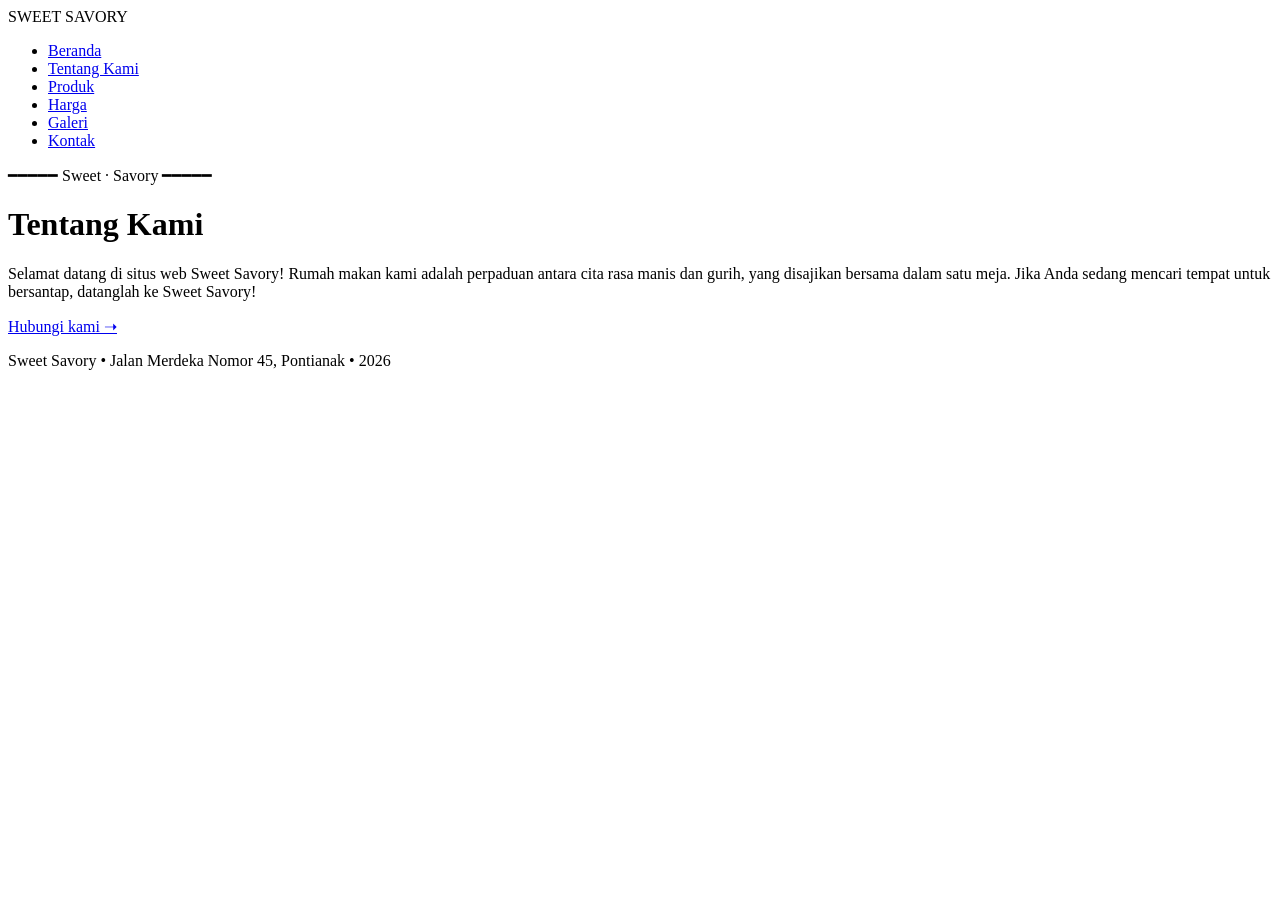
==== pages/about.html @ 31d067e3 "feat: add functional hyperlinks to header and button" ====
<!DOCTYPE html>
<html lang="en">
<head>
    <meta charset="UTF-8">
    <meta name="viewport" content="width=device-width, initial-scale=1.0">
    <title>Tentang kami - Sweet Savory</title>
</head>
<body>
    <!-- Header -->
    <header id="main-header">
        <nav class="navbar">
            <!-- Logo -->
            <span>SWEET SAVORY</span>
            <!-- Link -->
            <ul>
                <li><a href="/index.html">Beranda</a></li>
                <li><a href="/pages/about.html">Tentang Kami</a></li>
                <li><a href="/pages/products.html">Produk</a></li>
                <li><a href="/pages/pricing.html">Harga</a></li>
                <li><a href="/pages/gallery.html">Galeri</a></li>
                <li><a href="/pages/contact.html">Kontak</a></li>
            </ul>
        </nav>
    </header>

    <!-- Main -->
    <main id="about">
        <div class="about">
            <p class="subheading">━━━━━ Sweet · Savory ━━━━━</p>
            <h1>Tentang Kami</h1>
            <p>Selamat datang di situs web Sweet Savory! Rumah makan kami adalah perpaduan antara cita rasa manis dan gurih, yang disajikan bersama dalam satu meja. Jika Anda sedang mencari tempat untuk bersantap, datanglah ke Sweet Savory!</p>
            <!-- Tombol -->
            <a href="/pages/contact.html">Hubungi kami ➝</a>
        </div>
    </main>

    <!-- Footer -->
    <footer>
        <p>Sweet Savory • Jalan Merdeka Nomor 45, Pontianak • 2026</p>
    </footer>
</body>
</html>
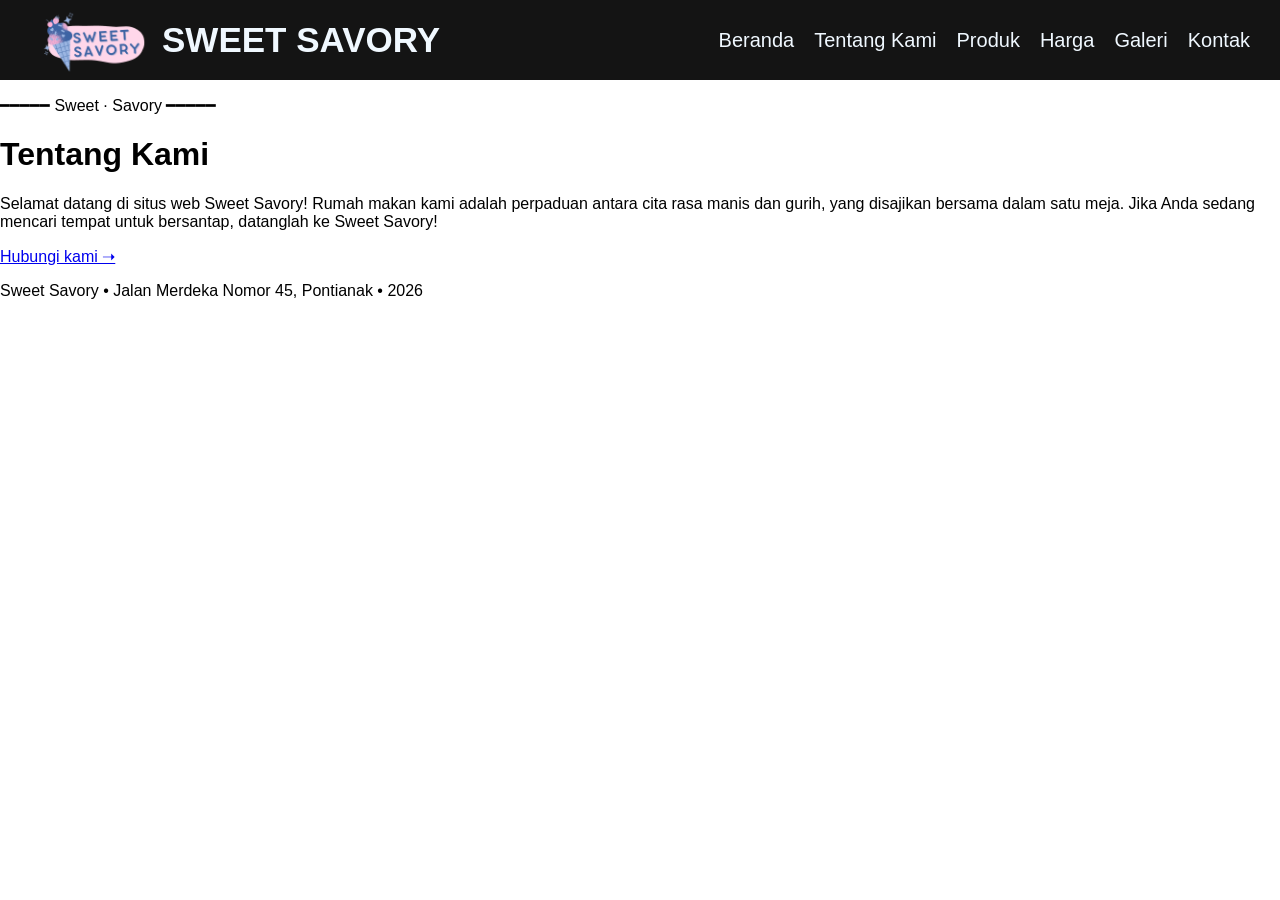
==== commit 23a4d015: "feat: add logo image to header" ====
--- a/pages/about.html
+++ b/pages/about.html
@@ -4,13 +4,17 @@
     <meta charset="UTF-8">
     <meta name="viewport" content="width=device-width, initial-scale=1.0">
     <title>Tentang kami - Sweet Savory</title>
+    <link rel="stylesheet" href="/styles/about.css">
 </head>
 <body>
     <!-- Header -->
     <header id="main-header">
         <nav class="navbar">
             <!-- Logo -->
-            <span>SWEET SAVORY</span>
+            <a href="index.html" class="logo-container">
+                <img src="/assets/images/logo/logo-sweet-savory.png" alt="logo">
+                <span>SWEET SAVORY</span>
+            </a>
             <!-- Link -->
             <ul>
                 <li><a href="/index.html">Beranda</a></li>
--- a/styles/about.css
+++ b/styles/about.css
@@ -0,0 +1,62 @@
+/* Font */
+@import url('https://fonts.googleapis.com/css2?family=Afacad+Flux:wght@100..1000&family=Julius+Sans+One&display=swap');
+
+/* Body */
+body {
+    font-family: "Afacad Flux", sans-serif;
+    margin: 0;
+}
+
+/* Header */
+#main-header {
+    background-color: rgb(20, 20, 20);
+}
+
+.navbar {
+    display: flex;
+    justify-content: space-between;
+    align-items: center;
+    padding: 0 30px;
+    height: 80px;
+}
+
+.navbar span {
+    color: aliceblue;
+    font-size: 35px;
+    font-weight: bold;
+}
+
+.navbar ul {
+    display: flex;
+    gap: 20px;
+}
+
+.navbar li {
+    list-style: none;
+}
+
+.navbar ul a {
+    display: inline-block;
+    font-size: 20px;
+    color: aliceblue;
+    text-decoration: none;
+}
+
+/* Logo */
+.logo-container{
+    display: flex;
+    align-items: center;
+    text-decoration: none;
+    gap: 12px;
+}
+
+.logo-container img{
+    width: 120px;
+    height: auto;
+}
+
+.logo-container span {
+    color: aliceblue;
+    font-size: 35px;
+    font-weight: bold;
+}
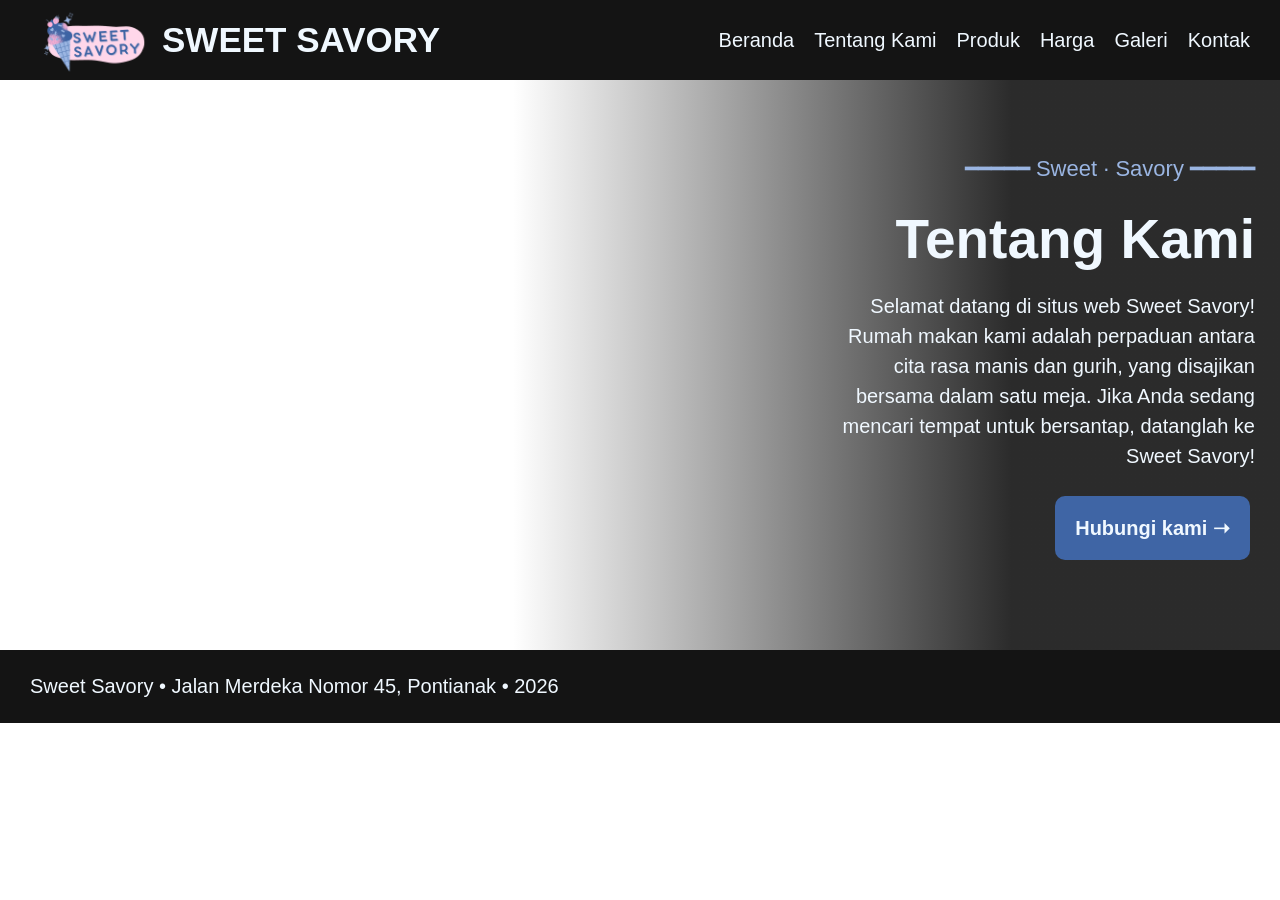
==== commit c7277ce6: "fix: update hyperlinks" ====
--- a/pages/about.html
+++ b/pages/about.html
@@ -4,25 +4,25 @@
     <meta charset="UTF-8">
     <meta name="viewport" content="width=device-width, initial-scale=1.0">
     <title>Tentang kami - Sweet Savory</title>
-    <link rel="stylesheet" href="/styles/about.css">
+    <link rel="stylesheet" href="../styles/about.css">
 </head>
 <body>
     <!-- Header -->
     <header id="main-header">
         <nav class="navbar">
             <!-- Logo -->
-            <a href="index.html" class="logo-container">
-                <img src="/assets/images/logo/logo-sweet-savory.png" alt="logo">
+            <a href="../index.html" class="logo-container">
+                <img src="../assets/images/logo/logo-sweet-savory.png" alt="logo">
                 <span>SWEET SAVORY</span>
             </a>
             <!-- Link -->
             <ul>
-                <li><a href="/index.html">Beranda</a></li>
-                <li><a href="/pages/about.html">Tentang Kami</a></li>
-                <li><a href="/pages/products.html">Produk</a></li>
-                <li><a href="/pages/pricing.html">Harga</a></li>
-                <li><a href="/pages/gallery.html">Galeri</a></li>
-                <li><a href="/pages/contact.html">Kontak</a></li>
+                <li><a href="../index.html">Beranda</a></li>
+                <li><a href="../pages/about.html">Tentang Kami</a></li>
+                <li><a href="../pages/products.html">Produk</a></li>
+                <li><a href="../pages/pricing.html">Harga</a></li>
+                <li><a href="../pages/gallery.html">Galeri</a></li>
+                <li><a href="../pages/contact.html">Kontak</a></li>
             </ul>
         </nav>
     </header>
@@ -34,7 +34,7 @@
             <h1>Tentang Kami</h1>
             <p>Selamat datang di situs web Sweet Savory! Rumah makan kami adalah perpaduan antara cita rasa manis dan gurih, yang disajikan bersama dalam satu meja. Jika Anda sedang mencari tempat untuk bersantap, datanglah ke Sweet Savory!</p>
             <!-- Tombol -->
-            <a href="/pages/contact.html">Hubungi kami ➝</a>
+            <a href="../pages/contact.html">Hubungi kami ➝</a>
         </div>
     </main>
 
--- a/styles/about.css
+++ b/styles/about.css
@@ -40,6 +40,12 @@
     font-size: 20px;
     color: aliceblue;
     text-decoration: none;
+    transition: color 0.3s ease, transform 0.3s ease;
+}
+
+.navbar ul a:hover {
+    color: #578ae3;
+    transform: scale(1.05)
 }
 
 /* Logo */
@@ -59,4 +65,68 @@
     color: aliceblue;
     font-size: 35px;
     font-weight: bold;
+}
+
+/* About */
+#about {
+    display: flex;
+    background-image: url(../assets/images/about/about-sweet-savory.png);
+    background-size: cover; 
+    background-position: center;
+}
+
+.about {
+    color: aliceblue;
+    text-align: right;
+    max-width: 33%;
+    margin-left: auto;
+    background: linear-gradient(to left, rgba(20, 20, 20, 0.9) 35%, rgba(20, 20, 20, 0));
+    padding: 50px 25px 85px 25vw;
+}
+
+.about h1 {
+    margin: auto;
+    font-size: 55px;
+    font-family:"Julius Sans One", sans-serif;
+}
+
+.about p {
+    font-size: 20px;
+    line-height: 1.5;
+}
+
+.about .subheading {
+    font-size: 22px;
+    color: #9ab5e2;
+}
+
+/* Tombol */
+.about a {
+    display: inline-block;
+    font-size: 20px;
+    font-weight: bold;
+    background-color: #3f65a5;
+    border-radius: 10px;
+    color: aliceblue;
+    text-decoration: none;
+    padding: 20px;
+    margin: 5px;
+    transition: background-color 0.3s linear, transform 0.3s ease;
+}
+
+.about a:hover {
+    background-color: #578ae3;
+    transform: scale(1.05)
+}
+
+/* Footer */
+footer {
+    background-color: rgb(20, 20, 20);
+    padding: 5px 30px;
+}
+
+footer p {
+    font-size: 20px;
+    color: aliceblue;
+    text-decoration: none;
 }
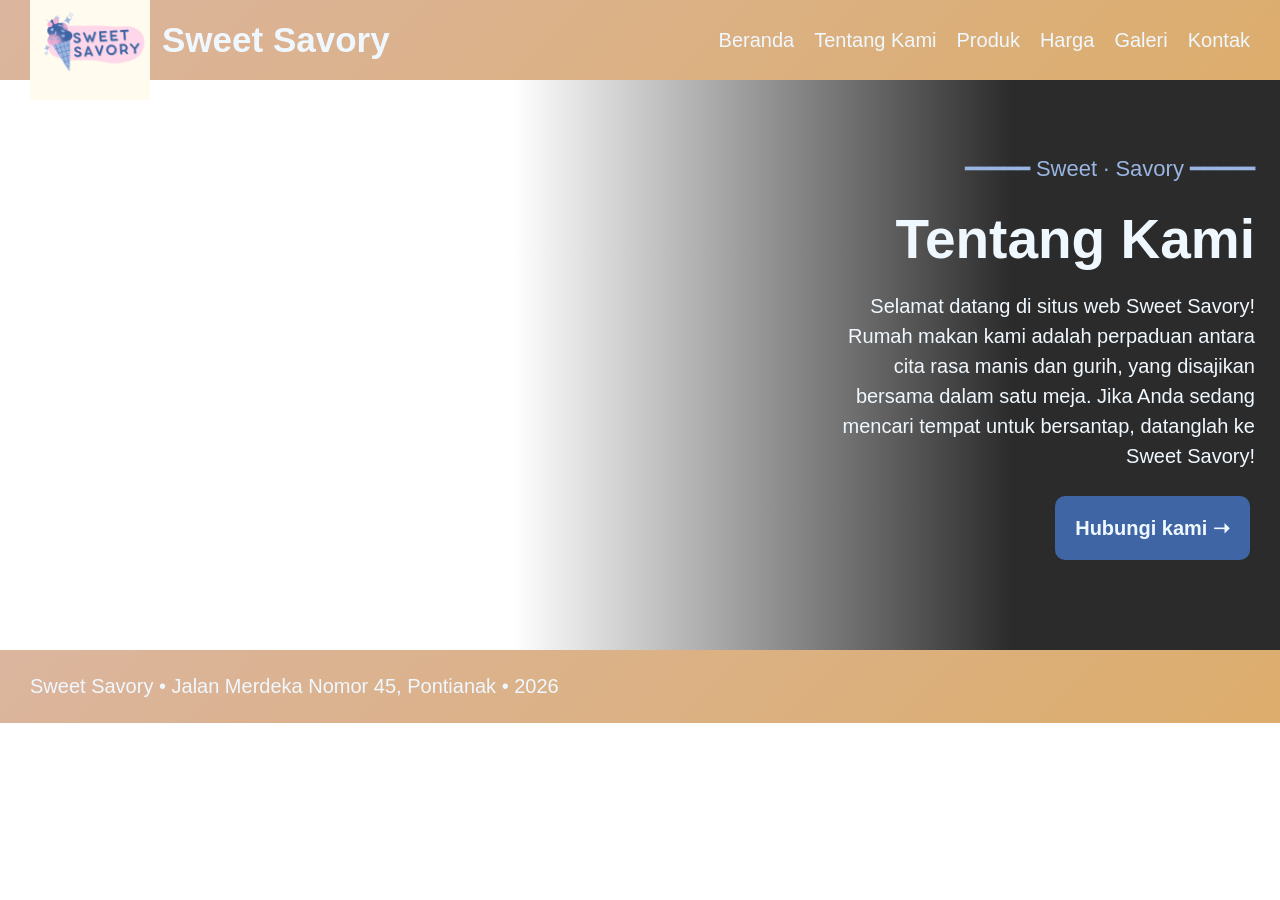
==== commit 67af9e16: "style: adjust header and footer color" ====
--- a/pages/about.html
+++ b/pages/about.html
@@ -13,7 +13,7 @@
             <!-- Logo -->
             <a href="../index.html" class="logo-container">
                 <img src="../assets/images/logo/logo-sweet-savory.png" alt="logo">
-                <span>SWEET SAVORY</span>
+                <span>Sweet Savory</span>
             </a>
             <!-- Link -->
             <ul>
--- a/styles/about.css
+++ b/styles/about.css
@@ -9,7 +9,7 @@
 
 /* Header */
 #main-header {
-    background-color: rgb(20, 20, 20);
+    background: linear-gradient(135deg, #dbb59e, #dcad6c);
 }
 
 .navbar {
@@ -121,7 +121,7 @@
 
 /* Footer */
 footer {
-    background-color: rgb(20, 20, 20);
+    background: linear-gradient(135deg, #dbb59e, #dcad6c);
     padding: 5px 30px;
 }
 
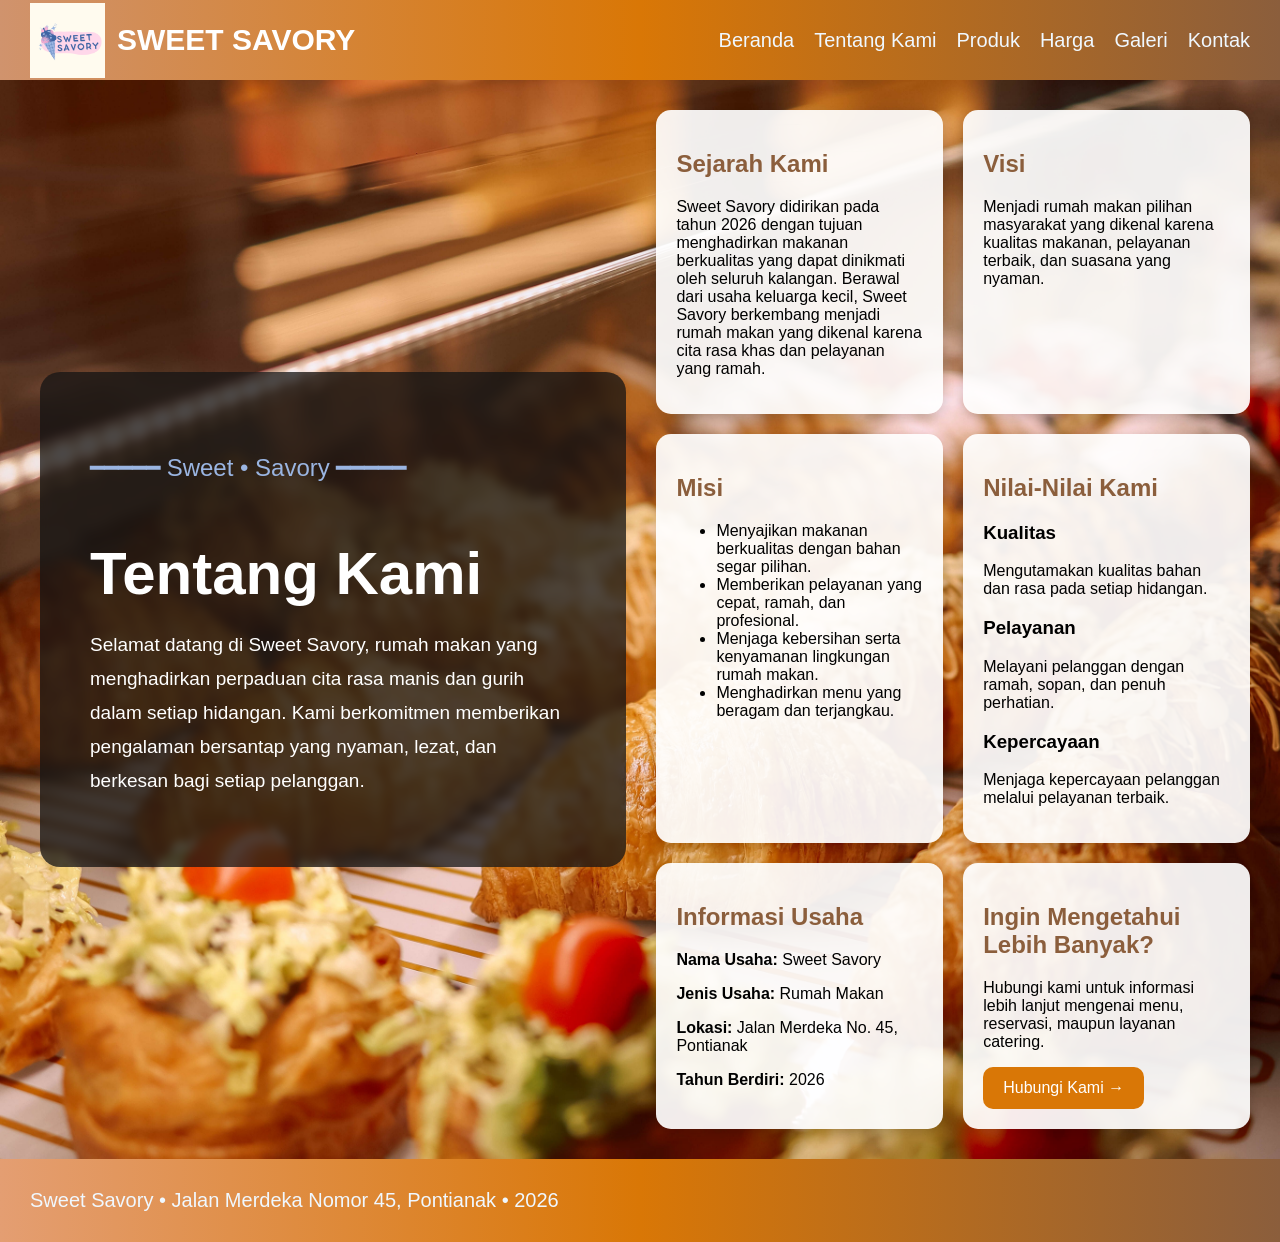
==== commit 0627f8bf: "feat: improve about page layout" ====
--- a/pages/about.html
+++ b/pages/about.html
@@ -1,46 +1,154 @@
 <!DOCTYPE html>
-<html lang="en">
+<html lang="id">
 <head>
     <meta charset="UTF-8">
     <meta name="viewport" content="width=device-width, initial-scale=1.0">
-    <title>Tentang kami - Sweet Savory</title>
+    <title>Tentang Kami - Sweet Savory</title>
+
     <link rel="stylesheet" href="../styles/about.css">
 </head>
 <body>
+
     <!-- Header -->
     <header id="main-header">
+
         <nav class="navbar">
-            <!-- Logo -->
+
             <a href="../index.html" class="logo-container">
-                <img src="../assets/images/logo/logo-sweet-savory.png" alt="logo">
-                <span>Sweet Savory</span>
+                <img src="../assets/images/logo/logo-sweet-savory.png" alt="Logo Sweet Savory">
+
+                <span>SWEET SAVORY</span>
             </a>
-            <!-- Link -->
+
             <ul>
                 <li><a href="../index.html">Beranda</a></li>
-                <li><a href="../pages/about.html">Tentang Kami</a></li>
+                <li><a href="../pages/about.html" class="active">Tentang Kami</a></li>
                 <li><a href="../pages/products.html">Produk</a></li>
                 <li><a href="../pages/pricing.html">Harga</a></li>
                 <li><a href="../pages/gallery.html">Galeri</a></li>
                 <li><a href="../pages/contact.html">Kontak</a></li>
             </ul>
+
         </nav>
+
     </header>
 
     <!-- Main -->
     <main id="about">
-        <div class="about">
-            <p class="subheading">━━━━━ Sweet · Savory ━━━━━</p>
+
+        <!-- Panel kiri -->
+        <section class="about">
+
+            <p class="subheading">
+                ━━━━━ Sweet • Savory ━━━━━
+            </p>
+
             <h1>Tentang Kami</h1>
-            <p>Selamat datang di situs web Sweet Savory! Rumah makan kami adalah perpaduan antara cita rasa manis dan gurih, yang disajikan bersama dalam satu meja. Jika Anda sedang mencari tempat untuk bersantap, datanglah ke Sweet Savory!</p>
-            <!-- Tombol -->
-            <a href="../pages/contact.html">Hubungi kami ➝</a>
-        </div>
+
+            <p>
+                Selamat datang di Sweet Savory, rumah makan yang menghadirkan
+                perpaduan cita rasa manis dan gurih dalam setiap hidangan.
+                Kami berkomitmen memberikan pengalaman bersantap yang nyaman,
+                lezat, dan berkesan bagi setiap pelanggan.
+            </p>
+
+        </section>
+
+        <!-- Panel kanan -->
+        <section class="info-container">
+
+            <article class="info-card">
+
+                <h2>Sejarah Kami</h2>
+
+                <p>
+                    Sweet Savory didirikan pada tahun 2026 dengan tujuan
+                    menghadirkan makanan berkualitas yang dapat dinikmati oleh
+                    seluruh kalangan. Berawal dari usaha keluarga kecil,
+                    Sweet Savory berkembang menjadi rumah makan yang dikenal
+                    karena cita rasa khas dan pelayanan yang ramah.
+                </p>
+
+            </article>
+
+            <article class="info-card">
+
+                <h2>Visi</h2>
+
+                <p>
+                    Menjadi rumah makan pilihan masyarakat yang dikenal
+                    karena kualitas makanan, pelayanan terbaik, dan suasana
+                    yang nyaman.
+                </p>
+
+            </article>
+
+            <article class="info-card">
+
+                <h2>Misi</h2>
+
+                <ul>
+                    <li>Menyajikan makanan berkualitas dengan bahan segar pilihan.</li>
+                    <li>Memberikan pelayanan yang cepat, ramah, dan profesional.</li>
+                    <li>Menjaga kebersihan serta kenyamanan lingkungan rumah makan.</li>
+                    <li>Menghadirkan menu yang beragam dan terjangkau.</li>
+                </ul>
+
+            </article>
+
+            <article class="info-card">
+
+                <h2>Nilai-Nilai Kami</h2>
+
+                <h3>Kualitas</h3>
+                <p>Mengutamakan kualitas bahan dan rasa pada setiap hidangan.</p>
+
+                <h3>Pelayanan</h3>
+                <p>Melayani pelanggan dengan ramah, sopan, dan penuh perhatian.</p>
+
+                <h3>Kepercayaan</h3>
+                <p>Menjaga kepercayaan pelanggan melalui pelayanan terbaik.</p>
+
+            </article>
+
+            <article class="info-card">
+
+                <h2>Informasi Usaha</h2>
+
+                <p><strong>Nama Usaha:</strong> Sweet Savory</p>
+                <p><strong>Jenis Usaha:</strong> Rumah Makan</p>
+                <p><strong>Lokasi:</strong> Jalan Merdeka No. 45, Pontianak</p>
+                <p><strong>Tahun Berdiri:</strong> 2026</p>
+
+            </article>
+
+            <article class="info-card">
+
+                <h2>Ingin Mengetahui Lebih Banyak?</h2>
+
+                <p>
+                    Hubungi kami untuk informasi lebih lanjut mengenai menu,
+                    reservasi, maupun layanan catering.
+                </p>
+
+                <a href="../pages/contact.html" class="contact-btn">
+                    Hubungi Kami →
+                </a>
+
+            </article>
+
+        </section>
+
     </main>
 
     <!-- Footer -->
     <footer>
-        <p>Sweet Savory • Jalan Merdeka Nomor 45, Pontianak • 2026</p>
+
+        <p>
+            Sweet Savory • Jalan Merdeka Nomor 45, Pontianak • 2026
+        </p>
+
     </footer>
+
 </body>
 </html>
--- a/styles/about.css
+++ b/styles/about.css
@@ -2,131 +2,224 @@
 @import url('https://fonts.googleapis.com/css2?family=Afacad+Flux:wght@100..1000&family=Julius+Sans+One&display=swap');
 
 /* Body */
-body {
+body{
     font-family: "Afacad Flux", sans-serif;
     margin: 0;
 }
 
 /* Header */
-#main-header {
-    background: linear-gradient(135deg, #dbb59e, #dcad6c);
-}
-
-.navbar {
+#main-header{
+    background: linear-gradient(
+        90deg,
+        #d0936d,
+        #d97706,
+        #8b5e3c
+    );
+}
+
+.navbar{
     display: flex;
     justify-content: space-between;
     align-items: center;
+
     padding: 0 30px;
     height: 80px;
 }
 
-.navbar span {
-    color: aliceblue;
-    font-size: 35px;
-    font-weight: bold;
-}
-
-.navbar ul {
+.navbar ul{
     display: flex;
     gap: 20px;
 }
 
-.navbar li {
+.navbar li{
     list-style: none;
 }
 
-.navbar ul a {
+.navbar ul a{
     display: inline-block;
+
     font-size: 20px;
     color: aliceblue;
     text-decoration: none;
-    transition: color 0.3s ease, transform 0.3s ease;
-}
-
-.navbar ul a:hover {
+
+    transition: color 0.3s ease,
+                transform 0.3s ease;
+}
+
+.navbar ul a:hover{
     color: #578ae3;
-    transform: scale(1.05)
+    transform: scale(1.05);
 }
 
 /* Logo */
 .logo-container{
     display: flex;
     align-items: center;
-    text-decoration: none;
     gap: 12px;
+
+    text-decoration: none;
 }
 
 .logo-container img{
-    width: 120px;
-    height: auto;
-}
-
-.logo-container span {
+    width: 75px;
+}
+
+.logo-container span{
+    font-size: 30px;
+    color: white;
+    font-weight: 700;
+}
+
+/* About */
+#about{
+    min-height: 800px;
+
+    background-image: url("../assets/images/about/about-sweet-savory.png");
+    background-size: cover;
+    background-position: center;
+
+    display: flex;
+    align-items: center;
+}
+
+.about{
+    width: 38%;
+    background: rgba(20,20,20,0.75);
+    backdrop-filter: blur(4px);
+    color: white;
+    padding: 50px;
+    margin-left: 40px;
+    border-radius: 20px;
+}
+.about h1{
+    font-size: 60px;
+    margin-bottom: 20px;
+}
+
+.about p{
+    font-size: 19px;
+    line-height: 1.8;
+}
+
+.about .subheading{
+    font-size: 24px;
+    color: #9ab5e2;
+
+    margin-bottom: 20px;
+}
+
+/* Tombol */
+.about a{
+    display: inline-block;
+
+    font-size: 18px;
+    font-weight: bold;
+
+    background-color: #3f65a5;
     color: aliceblue;
-    font-size: 35px;
-    font-weight: bold;
-}
-
-/* About */
-#about {
-    display: flex;
-    background-image: url(../assets/images/about/about-sweet-savory.png);
-    background-size: cover; 
-    background-position: center;
-}
-
-.about {
-    color: aliceblue;
-    text-align: right;
-    max-width: 33%;
-    margin-left: auto;
-    background: linear-gradient(to left, rgba(20, 20, 20, 0.9) 35%, rgba(20, 20, 20, 0));
-    padding: 50px 25px 85px 25vw;
-}
-
-.about h1 {
-    margin: auto;
-    font-size: 55px;
-    font-family:"Julius Sans One", sans-serif;
-}
-
-.about p {
-    font-size: 20px;
-    line-height: 1.5;
-}
-
-.about .subheading {
-    font-size: 22px;
-    color: #9ab5e2;
-}
-
-/* Tombol */
-.about a {
-    display: inline-block;
-    font-size: 20px;
-    font-weight: bold;
-    background-color: #3f65a5;
+
+    text-decoration: none;
+
+    padding: 14px 24px;
+    margin-top: 10px;
+    margin-left: 10px;
+
     border-radius: 10px;
-    color: aliceblue;
-    text-decoration: none;
-    padding: 20px;
-    margin: 5px;
-    transition: background-color 0.3s linear, transform 0.3s ease;
-}
-
-.about a:hover {
+
+    transition: background-color 0.3s linear,
+                transform 0.3s ease;
+}
+
+.about a:hover{
     background-color: #578ae3;
-    transform: scale(1.05)
+    transform: scale(1.05);
 }
 
 /* Footer */
-footer {
-    background: linear-gradient(135deg, #dbb59e, #dcad6c);
-    padding: 5px 30px;
-}
-
-footer p {
+footer{
+    background: linear-gradient(
+        90deg,
+        #e49e72,
+        #d97706,
+        #8b5e3c
+    );
+    padding: 10px 30px;
+}
+
+footer p{
     font-size: 20px;
     color: aliceblue;
-    text-decoration: none;
+}
+
+/* Responsive */
+@media (max-width: 768px){
+
+    .navbar{
+        flex-direction: column;
+        height: auto;
+        padding: 20px;
+    }
+
+    .navbar ul{
+        flex-wrap: wrap;
+        justify-content: center;
+        padding: 0;
+    }
+
+    .logo-container img{
+        width: 70px;
+    }
+
+    .logo-container span{
+        font-size: 24px;
+    }
+
+    #about{
+        justify-content: center;
+    }
+
+    .about{
+        width: 100%;
+        min-width: unset;
+
+        text-align: center;
+
+        padding: 40px;
+    }
+
+    .about h1{
+        font-size: 40px;
+    }
+
+    .about p{
+        font-size: 18px;
+    }
+}
+
+.info-container{
+    flex: 1;
+    display: grid;
+    grid-template-columns: repeat(2, 1fr);
+    gap: 20px;
+    padding: 30px;
+}
+
+.info-card{
+    background: rgba(255,255,255,0.92);
+    padding: 20px;
+    border-radius: 15px;
+    box-shadow: 0 4px 12px rgba(0,0,0,0.15);
+}
+
+.info-container h2{
+    color: #8b5e3c;
+}
+
+.contact-btn{
+    display: inline-block;
+    background-color: #d97706;
+    color: white;
+    text-decoration: none;
+    padding: 12px 20px;
+    border-radius: 10px;
 }
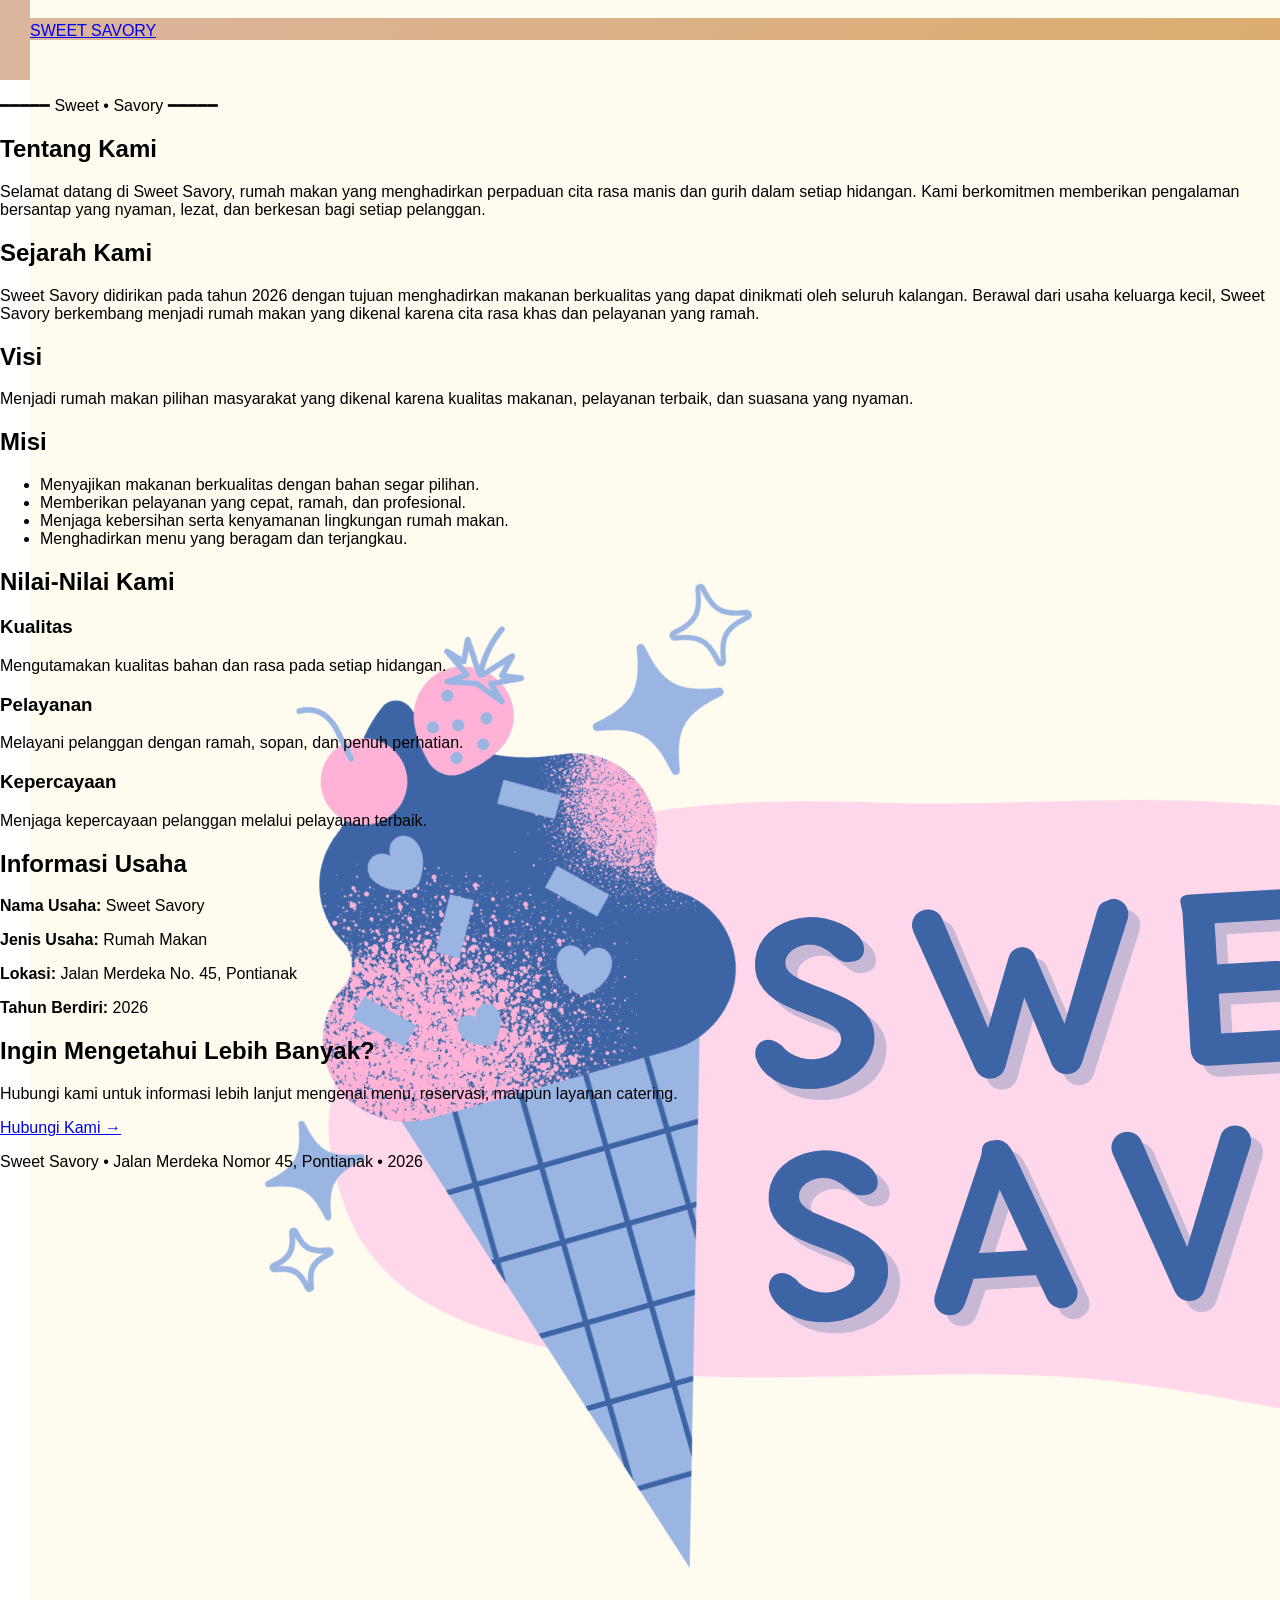
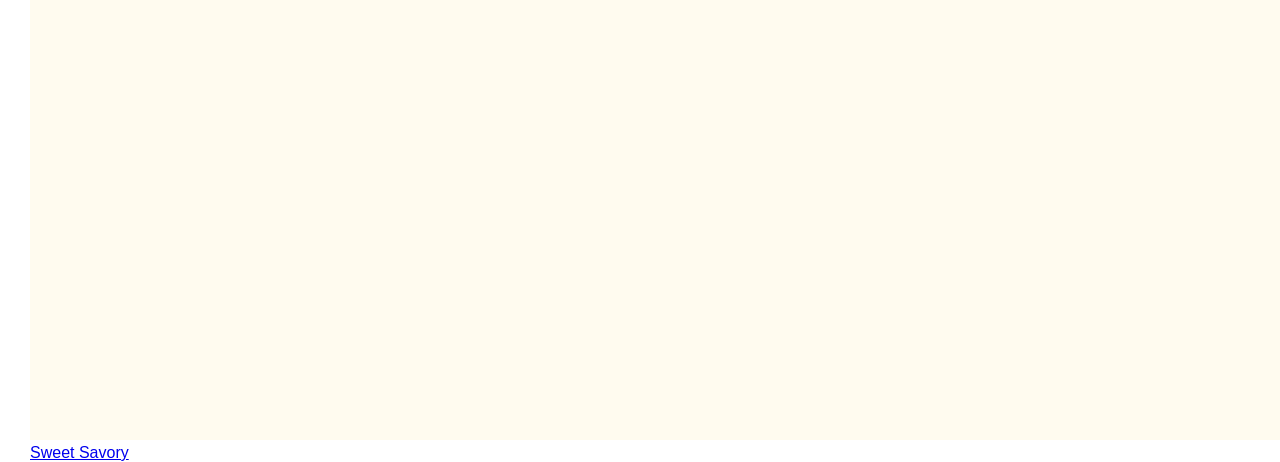
==== commit 56dd0060: "fix: resolve merge conflict in about page" ====
--- a/pages/about.html
+++ b/pages/about.html
@@ -16,8 +16,9 @@
 
             <a href="../index.html" class="logo-container">
                 <img src="../assets/images/logo/logo-sweet-savory.png" alt="Logo Sweet Savory">
-
                 <span>SWEET SAVORY</span>
+                <img src="../assets/images/logo/logo-sweet-savory.png" alt="logo">
+                <span>Sweet Savory</span>
             </a>
 
             <ul>
--- a/styles/about.css
+++ b/styles/about.css
@@ -17,6 +17,10 @@
     );
 }
 
+#main-header {
+    background: linear-gradient(135deg, #dbb59e, #dcad6c);
+}
+
 .navbar{
     display: flex;
     justify-content: space-between;
@@ -49,6 +53,10 @@
 .navbar ul a:hover{
     color: #578ae3;
     transform: scale(1.05);
+
+.navbar ul a:hover {
+    color: #8b5a2b;
+    transform: scale(1.05)
 }
 
 /* Logo */
@@ -76,6 +84,13 @@
 
     background-image: url("../assets/images/about/about-sweet-savory.png");
     background-size: cover;
+
+#about {
+    display: flex;
+    background-image: url(../assets/images/about/about-sweet-savory.png);
+    background-color: rgba(40, 10, 0, 0.2);
+    background-blend-mode: darken;
+    background-size: cover; 
     background-position: center;
 
     display: flex;
@@ -104,8 +119,16 @@
 .about .subheading{
     font-size: 24px;
     color: #9ab5e2;
-
     margin-bottom: 20px;
+
+.about p {
+    font-size: 20px;
+    line-height: 1.5;
+}
+
+.about .subheading {
+    font-size: 22px;
+    color: #dbb59c;
 }
 
 /* Tombol */
@@ -114,18 +137,15 @@
 
     font-size: 18px;
     font-weight: bold;
-
     background-color: #3f65a5;
+    background-color: #ac8153;
+    border-radius: 10px;
     color: aliceblue;
-
-    text-decoration: none;
-
+    text-decoration: none;
     padding: 14px 24px;
     margin-top: 10px;
     margin-left: 10px;
-
     border-radius: 10px;
-
     transition: background-color 0.3s linear,
                 transform 0.3s ease;
 }
@@ -146,6 +166,17 @@
     padding: 10px 30px;
 }
 
+.about a:hover {
+    background-color: #8b5a2b;
+    transform: scale(1.05)
+}
+
+/* Footer */
+footer {
+    background: linear-gradient(135deg, #dbb59e, #dcad6c);
+    padding: 5px 30px;
+}
+
 footer p{
     font-size: 20px;
     color: aliceblue;
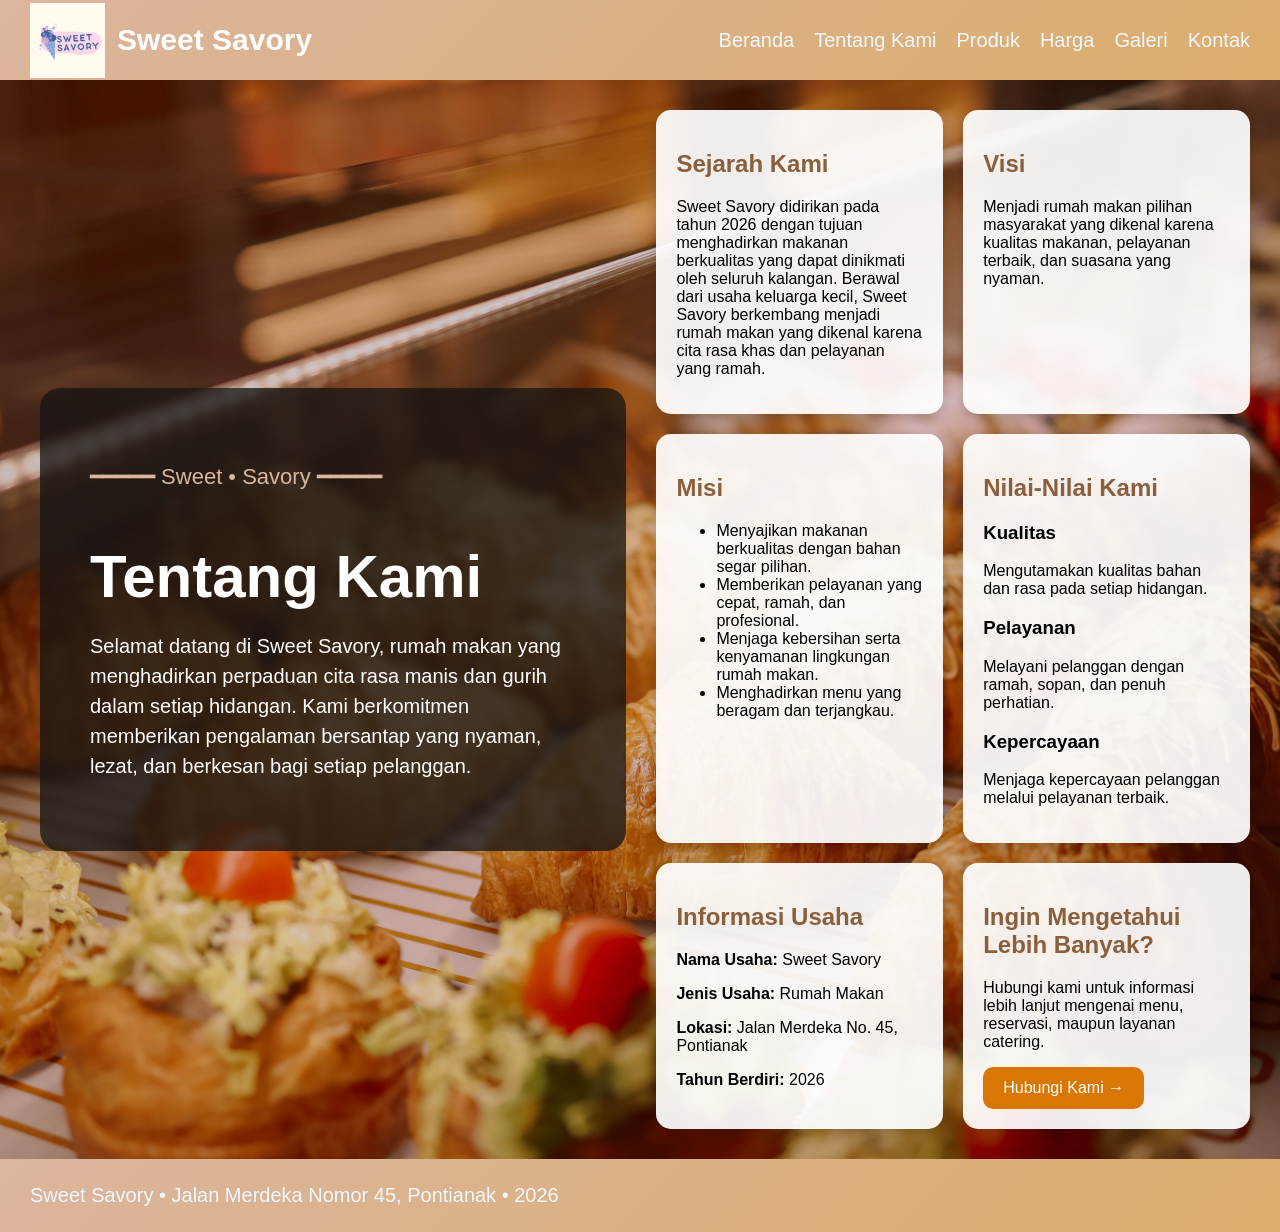
==== commit 0294fcf8: "fix: remove duplicate logo in header" ====
--- a/pages/about.html
+++ b/pages/about.html
@@ -15,8 +15,6 @@
         <nav class="navbar">
 
             <a href="../index.html" class="logo-container">
-                <img src="../assets/images/logo/logo-sweet-savory.png" alt="Logo Sweet Savory">
-                <span>SWEET SAVORY</span>
                 <img src="../assets/images/logo/logo-sweet-savory.png" alt="logo">
                 <span>Sweet Savory</span>
             </a>
--- a/styles/about.css
+++ b/styles/about.css
@@ -53,6 +53,7 @@
 .navbar ul a:hover{
     color: #578ae3;
     transform: scale(1.05);
+}
 
 .navbar ul a:hover {
     color: #8b5a2b;
@@ -81,9 +82,9 @@
 /* About */
 #about{
     min-height: 800px;
-
     background-image: url("../assets/images/about/about-sweet-savory.png");
     background-size: cover;
+}
 
 #about {
     display: flex;
@@ -120,6 +121,7 @@
     font-size: 24px;
     color: #9ab5e2;
     margin-bottom: 20px;
+}
 
 .about p {
     font-size: 20px;
